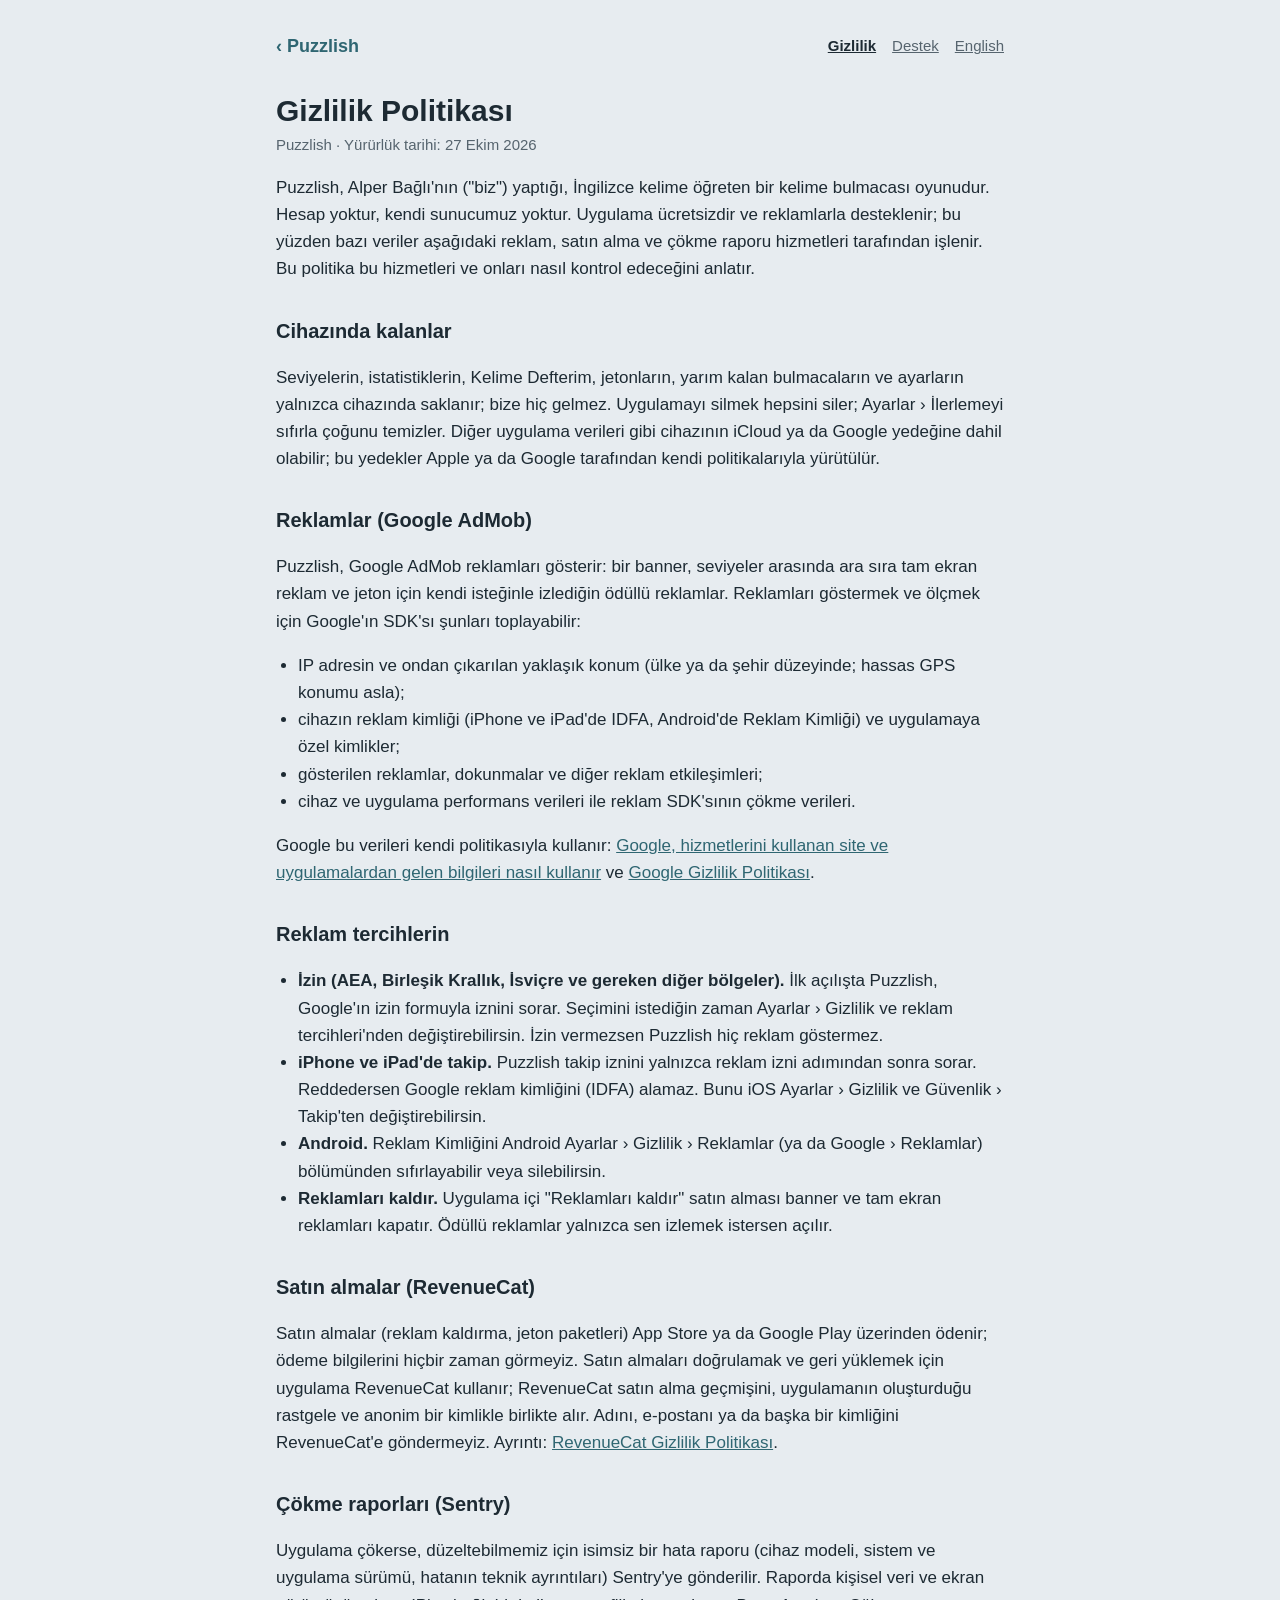
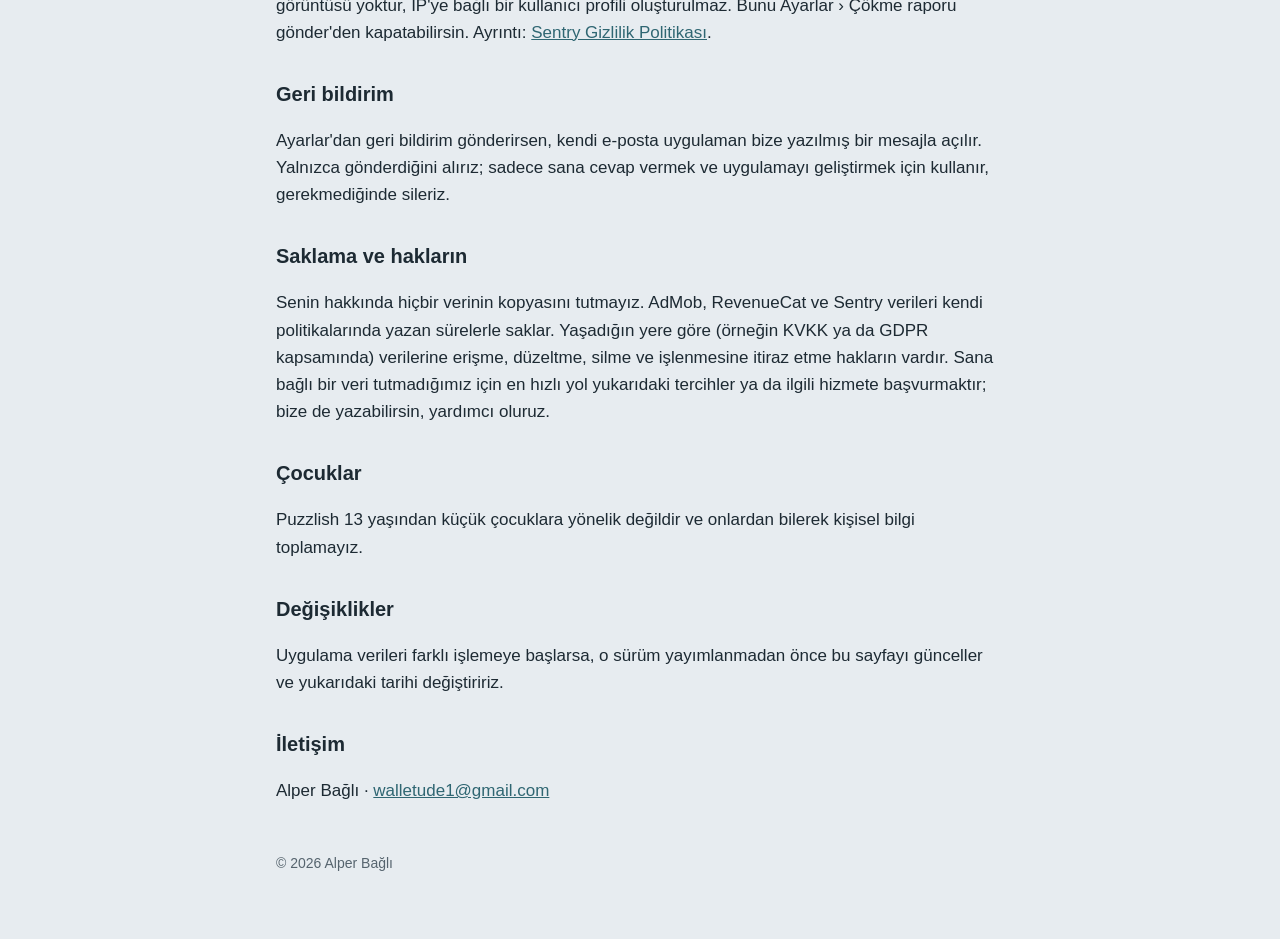
==== privacy-tr.html @ e1324d18 "Puzzlish sitesi: tanıtım, gizlilik ve destek sayfaları (EN + TR)" ====
<!doctype html>
<html lang="tr">
<head>
<meta charset="utf-8">
<meta name="viewport" content="width=device-width, initial-scale=1">
<title>Puzzlish Gizlilik Politikası</title>
<meta name="description" content="Puzzlish verileri nasıl işler: reklamlar Google AdMob, satın almalar RevenueCat, isteğe bağlı çökme raporları Sentry. Hesap yok; ilerleme cihazında kalır.">
<link rel="icon" href="img/icon.jpg">
<link rel="stylesheet" href="style.css">
</head>
<body>
<main>
<header class="top">
  <a class="brand" href="./?lang=tr">‹ Puzzlish</a>
  <nav><a href="privacy-tr.html" aria-current="page">Gizlilik</a><a href="support-tr.html">Destek</a><a href="privacy.html" hreflang="en">English</a></nav>
</header>
<h1>Gizlilik Politikası</h1>
<p class="muted">Puzzlish · Yürürlük tarihi: 27 Ekim 2026</p>

<p>Puzzlish, Alper Bağlı'nın ("biz") yaptığı, İngilizce kelime öğreten bir kelime bulmacası oyunudur. Hesap yoktur, kendi sunucumuz yoktur. Uygulama ücretsizdir ve reklamlarla desteklenir; bu yüzden bazı veriler aşağıdaki reklam, satın alma ve çökme raporu hizmetleri tarafından işlenir. Bu politika bu hizmetleri ve onları nasıl kontrol edeceğini anlatır.</p>

<h2>Cihazında kalanlar</h2>
<p>Seviyelerin, istatistiklerin, Kelime Defterim, jetonların, yarım kalan bulmacaların ve ayarların yalnızca cihazında saklanır; bize hiç gelmez. Uygulamayı silmek hepsini siler; Ayarlar › İlerlemeyi sıfırla çoğunu temizler. Diğer uygulama verileri gibi cihazının iCloud ya da Google yedeğine dahil olabilir; bu yedekler Apple ya da Google tarafından kendi politikalarıyla yürütülür.</p>

<h2>Reklamlar (Google AdMob)</h2>
<p>Puzzlish, Google AdMob reklamları gösterir: bir banner, seviyeler arasında ara sıra tam ekran reklam ve jeton için kendi isteğinle izlediğin ödüllü reklamlar. Reklamları göstermek ve ölçmek için Google'ın SDK'sı şunları toplayabilir:</p>
<ul>
<li>IP adresin ve ondan çıkarılan yaklaşık konum (ülke ya da şehir düzeyinde; hassas GPS konumu asla);</li>
<li>cihazın reklam kimliği (iPhone ve iPad'de IDFA, Android'de Reklam Kimliği) ve uygulamaya özel kimlikler;</li>
<li>gösterilen reklamlar, dokunmalar ve diğer reklam etkileşimleri;</li>
<li>cihaz ve uygulama performans verileri ile reklam SDK'sının çökme verileri.</li>
</ul>
<p>Google bu verileri kendi politikasıyla kullanır: <a href="https://policies.google.com/technologies/partner-sites?hl=tr">Google, hizmetlerini kullanan site ve uygulamalardan gelen bilgileri nasıl kullanır</a> ve <a href="https://policies.google.com/privacy?hl=tr">Google Gizlilik Politikası</a>.</p>

<h2>Reklam tercihlerin</h2>
<ul>
<li><b>İzin (AEA, Birleşik Krallık, İsviçre ve gereken diğer bölgeler).</b> İlk açılışta Puzzlish, Google'ın izin formuyla iznini sorar. Seçimini istediğin zaman Ayarlar › Gizlilik ve reklam tercihleri'nden değiştirebilirsin. İzin vermezsen Puzzlish hiç reklam göstermez.</li>
<li><b>iPhone ve iPad'de takip.</b> Puzzlish takip iznini yalnızca reklam izni adımından sonra sorar. Reddedersen Google reklam kimliğini (IDFA) alamaz. Bunu iOS Ayarlar › Gizlilik ve Güvenlik › Takip'ten değiştirebilirsin.</li>
<li><b>Android.</b> Reklam Kimliğini Android Ayarlar › Gizlilik › Reklamlar (ya da Google › Reklamlar) bölümünden sıfırlayabilir veya silebilirsin.</li>
<li><b>Reklamları kaldır.</b> Uygulama içi "Reklamları kaldır" satın alması banner ve tam ekran reklamları kapatır. Ödüllü reklamlar yalnızca sen izlemek istersen açılır.</li>
</ul>

<h2>Satın almalar (RevenueCat)</h2>
<p>Satın almalar (reklam kaldırma, jeton paketleri) App Store ya da Google Play üzerinden ödenir; ödeme bilgilerini hiçbir zaman görmeyiz. Satın almaları doğrulamak ve geri yüklemek için uygulama RevenueCat kullanır; RevenueCat satın alma geçmişini, uygulamanın oluşturduğu rastgele ve anonim bir kimlikle birlikte alır. Adını, e-postanı ya da başka bir kimliğini RevenueCat'e göndermeyiz. Ayrıntı: <a href="https://www.revenuecat.com/privacy">RevenueCat Gizlilik Politikası</a>.</p>

<h2>Çökme raporları (Sentry)</h2>
<p>Uygulama çökerse, düzeltebilmemiz için isimsiz bir hata raporu (cihaz modeli, sistem ve uygulama sürümü, hatanın teknik ayrıntıları) Sentry'ye gönderilir. Raporda kişisel veri ve ekran görüntüsü yoktur, IP'ye bağlı bir kullanıcı profili oluşturulmaz. Bunu Ayarlar › Çökme raporu gönder'den kapatabilirsin. Ayrıntı: <a href="https://sentry.io/privacy/">Sentry Gizlilik Politikası</a>.</p>

<h2>Geri bildirim</h2>
<p>Ayarlar'dan geri bildirim gönderirsen, kendi e-posta uygulaman bize yazılmış bir mesajla açılır. Yalnızca gönderdiğini alırız; sadece sana cevap vermek ve uygulamayı geliştirmek için kullanır, gerekmediğinde sileriz.</p>

<h2>Saklama ve hakların</h2>
<p>Senin hakkında hiçbir verinin kopyasını tutmayız. AdMob, RevenueCat ve Sentry verileri kendi politikalarında yazan sürelerle saklar. Yaşadığın yere göre (örneğin KVKK ya da GDPR kapsamında) verilerine erişme, düzeltme, silme ve işlenmesine itiraz etme hakların vardır. Sana bağlı bir veri tutmadığımız için en hızlı yol yukarıdaki tercihler ya da ilgili hizmete başvurmaktır; bize de yazabilirsin, yardımcı oluruz.</p>

<h2>Çocuklar</h2>
<p>Puzzlish 13 yaşından küçük çocuklara yönelik değildir ve onlardan bilerek kişisel bilgi toplamayız.</p>

<h2>Değişiklikler</h2>
<p>Uygulama verileri farklı işlemeye başlarsa, o sürüm yayımlanmadan önce bu sayfayı günceller ve yukarıdaki tarihi değiştiririz.</p>

<h2>İletişim</h2>
<p>Alper Bağlı · <a href="mailto:walletude1@gmail.com">walletude1@gmail.com</a></p>
<footer>© 2026 Alper Bağlı</footer>
</main>
</body>
</html>
---- style.css ----
:root{--bg:#e7ecf0;--surface:#f6f8fa;--fg:#1d2a33;--muted:#56646e;--line:#cfd8df;--accent:#2f6672;color-scheme:light dark}
@media (prefers-color-scheme:dark){:root{--bg:#121a21;--surface:#18222b;--fg:#e8eef2;--muted:#9fb0bb;--line:#2a3843;--accent:#e0a94a}}
*{box-sizing:border-box}
body{margin:0;background:var(--bg);color:var(--fg);font:17px/1.6 -apple-system,BlinkMacSystemFont,"Segoe UI",Roboto,sans-serif}
main{max-width:760px;margin:0 auto;padding:32px 16px 64px}
h1{font-size:30px;line-height:1.2;margin:0 0 4px}
h2{font-size:20px;margin:32px 0 8px}
p,li{color:var(--fg)}
.muted,.meta{color:var(--muted);font-size:15px;margin:0}
a{color:var(--accent)}
ul{padding-left:22px}
footer{margin-top:48px;color:var(--muted);font-size:14px}

.top{display:flex;justify-content:space-between;align-items:center;gap:12px;flex-wrap:wrap;margin-bottom:32px}
.brand{font-weight:700;color:var(--accent);text-decoration:none;font-size:18px}
.top nav{display:flex;gap:16px;font-size:15px}
.top nav a{color:var(--muted)}
.top nav a[aria-current]{color:var(--fg);font-weight:600}
.lang{display:flex;gap:4px}
.lang button{font:inherit;font-size:14px;padding:4px 12px;border:1px solid var(--line);background:var(--surface);color:var(--fg);border-radius:999px;cursor:pointer}
.lang button[aria-pressed="true"]{background:var(--accent);border-color:var(--accent);color:var(--bg)}
.hero{display:flex;align-items:center;gap:16px;margin-bottom:16px}
.hero img{width:72px;height:72px;border-radius:16px}
.features li{margin:8px 0}
.modes li{margin:6px 0}
.shots{display:grid;grid-template-columns:repeat(auto-fill,minmax(150px,1fr));gap:16px;margin:16px 0;padding:0;list-style:none}
.shots figure{margin:0}
.shots img{width:100%;height:auto;border-radius:12px;border:1px solid var(--line);display:block}
.shots figcaption{font-size:14px;color:var(--muted);margin-top:6px;text-align:center}
.links{display:flex;gap:16px;flex-wrap:wrap;padding:0;list-style:none}
[hidden]{display:none !important}
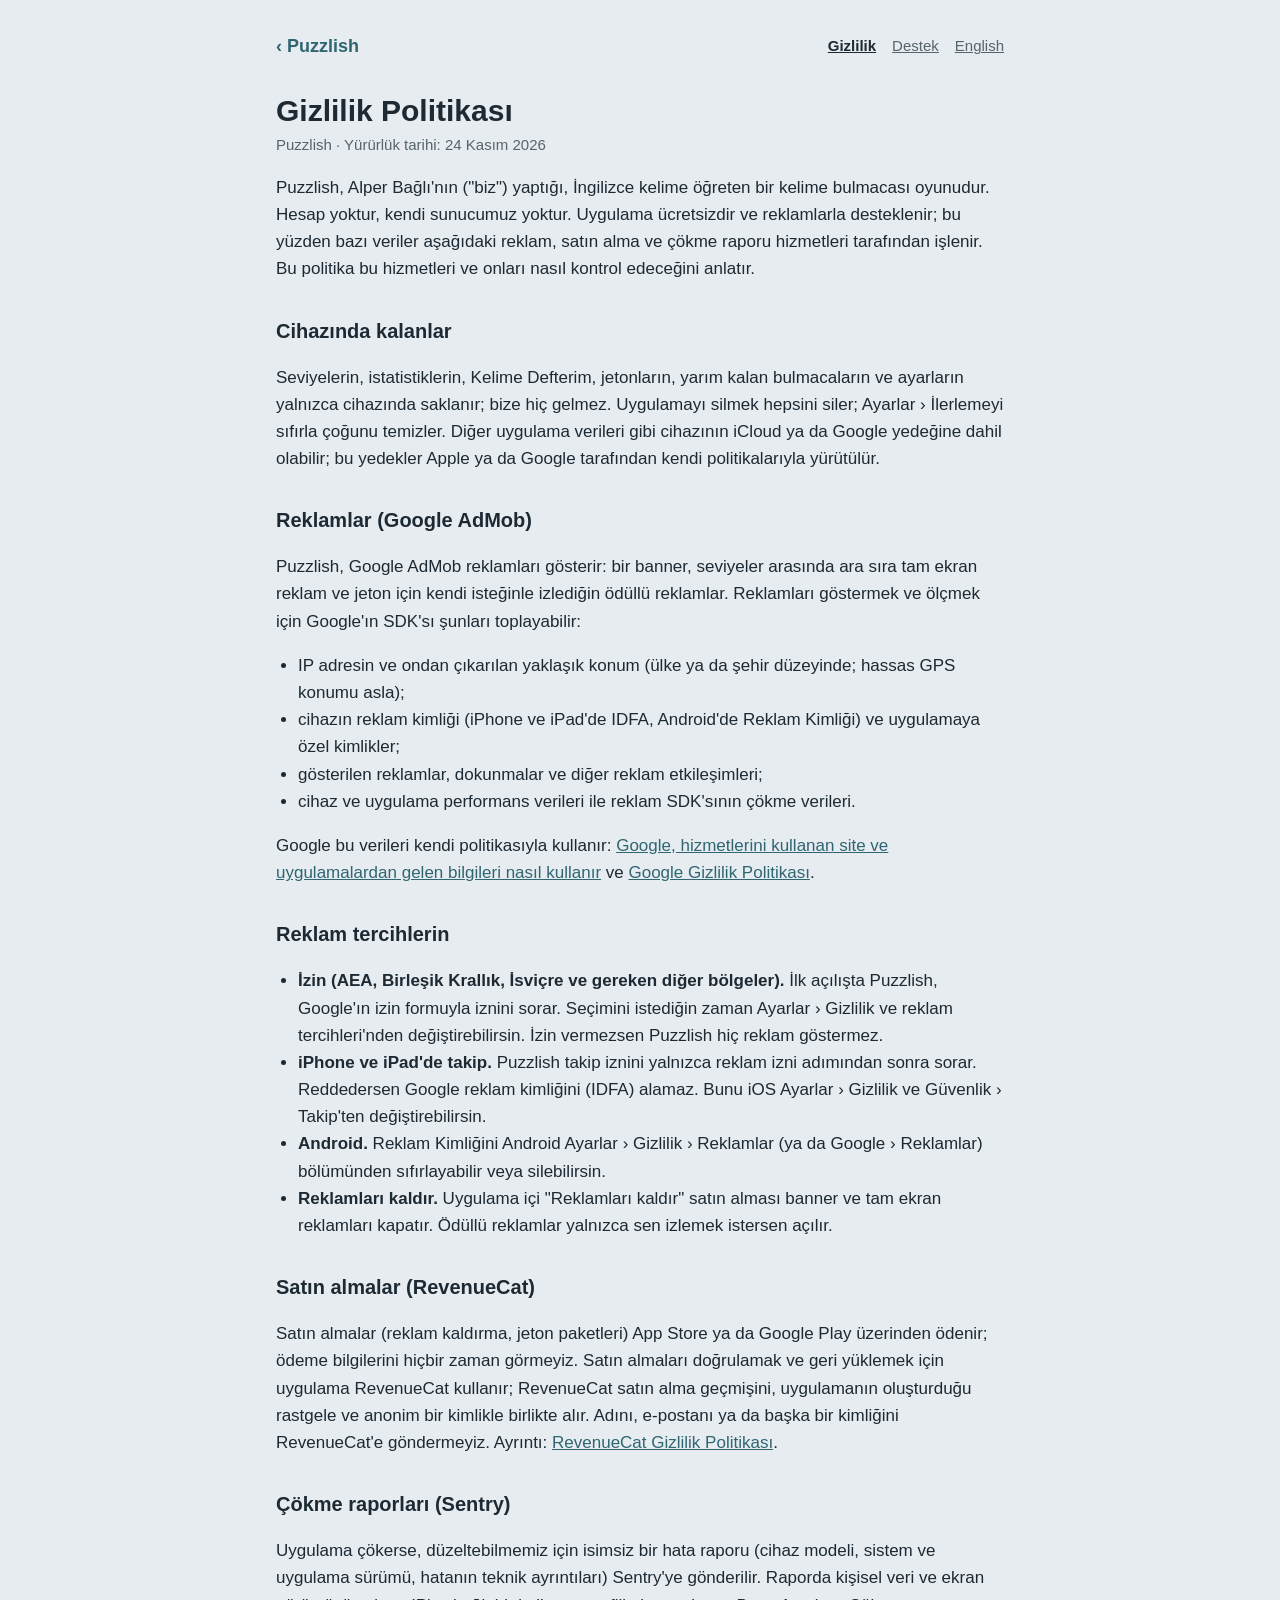
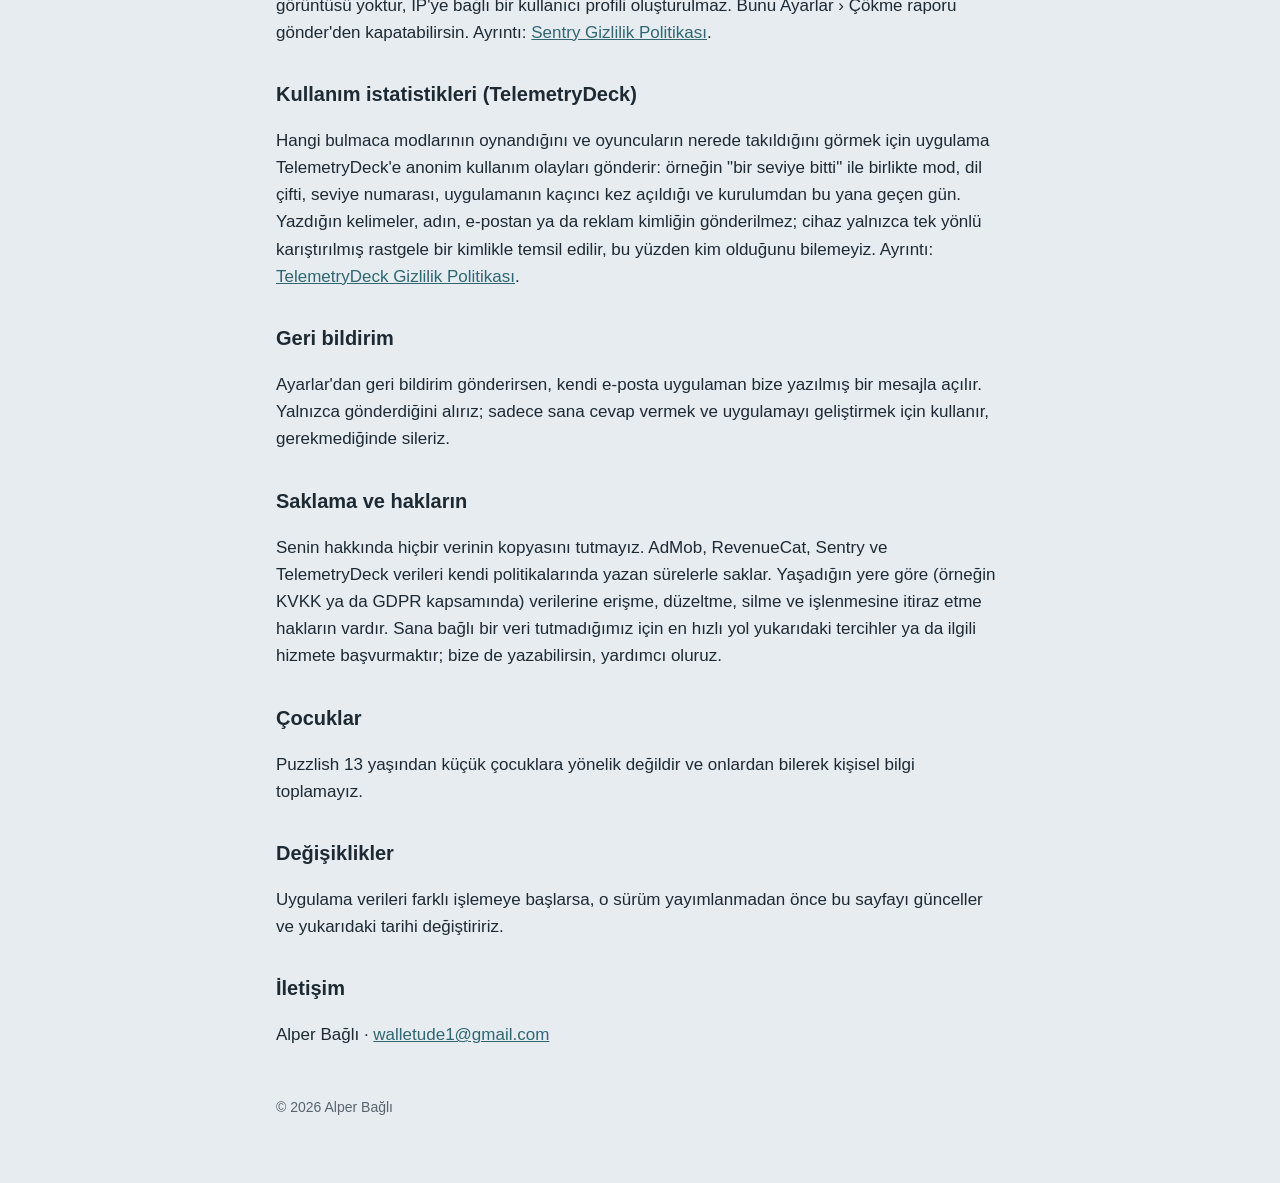
==== commit e41576a7: "Privacy: anonymous usage statistics (TelemetryDeck); effective 24 Nov 2026" ====
--- a/privacy-tr.html
+++ b/privacy-tr.html
@@ -4,7 +4,7 @@
 <meta charset="utf-8">
 <meta name="viewport" content="width=device-width, initial-scale=1">
 <title>Puzzlish Gizlilik Politikası</title>
-<meta name="description" content="Puzzlish verileri nasıl işler: reklamlar Google AdMob, satın almalar RevenueCat, isteğe bağlı çökme raporları Sentry. Hesap yok; ilerleme cihazında kalır.">
+<meta name="description" content="Puzzlish verileri nasıl işler: reklamlar Google AdMob, satın almalar RevenueCat, isteğe bağlı çökme raporları Sentry, anonim kullanım istatistikleri TelemetryDeck. Hesap yok; ilerleme cihazında kalır.">
 <link rel="icon" href="img/icon.jpg">
 <link rel="stylesheet" href="style.css">
 </head>
@@ -15,7 +15,7 @@
   <nav><a href="privacy-tr.html" aria-current="page">Gizlilik</a><a href="support-tr.html">Destek</a><a href="privacy.html" hreflang="en">English</a></nav>
 </header>
 <h1>Gizlilik Politikası</h1>
-<p class="muted">Puzzlish · Yürürlük tarihi: 27 Ekim 2026</p>
+<p class="muted">Puzzlish · Yürürlük tarihi: 24 Kasım 2026</p>
 
 <p>Puzzlish, Alper Bağlı'nın ("biz") yaptığı, İngilizce kelime öğreten bir kelime bulmacası oyunudur. Hesap yoktur, kendi sunucumuz yoktur. Uygulama ücretsizdir ve reklamlarla desteklenir; bu yüzden bazı veriler aşağıdaki reklam, satın alma ve çökme raporu hizmetleri tarafından işlenir. Bu politika bu hizmetleri ve onları nasıl kontrol edeceğini anlatır.</p>
 
@@ -46,11 +46,14 @@
 <h2>Çökme raporları (Sentry)</h2>
 <p>Uygulama çökerse, düzeltebilmemiz için isimsiz bir hata raporu (cihaz modeli, sistem ve uygulama sürümü, hatanın teknik ayrıntıları) Sentry'ye gönderilir. Raporda kişisel veri ve ekran görüntüsü yoktur, IP'ye bağlı bir kullanıcı profili oluşturulmaz. Bunu Ayarlar › Çökme raporu gönder'den kapatabilirsin. Ayrıntı: <a href="https://sentry.io/privacy/">Sentry Gizlilik Politikası</a>.</p>
 
+<h2>Kullanım istatistikleri (TelemetryDeck)</h2>
+<p>Hangi bulmaca modlarının oynandığını ve oyuncuların nerede takıldığını görmek için uygulama TelemetryDeck'e anonim kullanım olayları gönderir: örneğin "bir seviye bitti" ile birlikte mod, dil çifti, seviye numarası, uygulamanın kaçıncı kez açıldığı ve kurulumdan bu yana geçen gün. Yazdığın kelimeler, adın, e-postan ya da reklam kimliğin gönderilmez; cihaz yalnızca tek yönlü karıştırılmış rastgele bir kimlikle temsil edilir, bu yüzden kim olduğunu bilemeyiz. Ayrıntı: <a href="https://telemetrydeck.com/privacy/">TelemetryDeck Gizlilik Politikası</a>.</p>
+
 <h2>Geri bildirim</h2>
 <p>Ayarlar'dan geri bildirim gönderirsen, kendi e-posta uygulaman bize yazılmış bir mesajla açılır. Yalnızca gönderdiğini alırız; sadece sana cevap vermek ve uygulamayı geliştirmek için kullanır, gerekmediğinde sileriz.</p>
 
 <h2>Saklama ve hakların</h2>
-<p>Senin hakkında hiçbir verinin kopyasını tutmayız. AdMob, RevenueCat ve Sentry verileri kendi politikalarında yazan sürelerle saklar. Yaşadığın yere göre (örneğin KVKK ya da GDPR kapsamında) verilerine erişme, düzeltme, silme ve işlenmesine itiraz etme hakların vardır. Sana bağlı bir veri tutmadığımız için en hızlı yol yukarıdaki tercihler ya da ilgili hizmete başvurmaktır; bize de yazabilirsin, yardımcı oluruz.</p>
+<p>Senin hakkında hiçbir verinin kopyasını tutmayız. AdMob, RevenueCat, Sentry ve TelemetryDeck verileri kendi politikalarında yazan sürelerle saklar. Yaşadığın yere göre (örneğin KVKK ya da GDPR kapsamında) verilerine erişme, düzeltme, silme ve işlenmesine itiraz etme hakların vardır. Sana bağlı bir veri tutmadığımız için en hızlı yol yukarıdaki tercihler ya da ilgili hizmete başvurmaktır; bize de yazabilirsin, yardımcı oluruz.</p>
 
 <h2>Çocuklar</h2>
 <p>Puzzlish 13 yaşından küçük çocuklara yönelik değildir ve onlardan bilerek kişisel bilgi toplamayız.</p>
